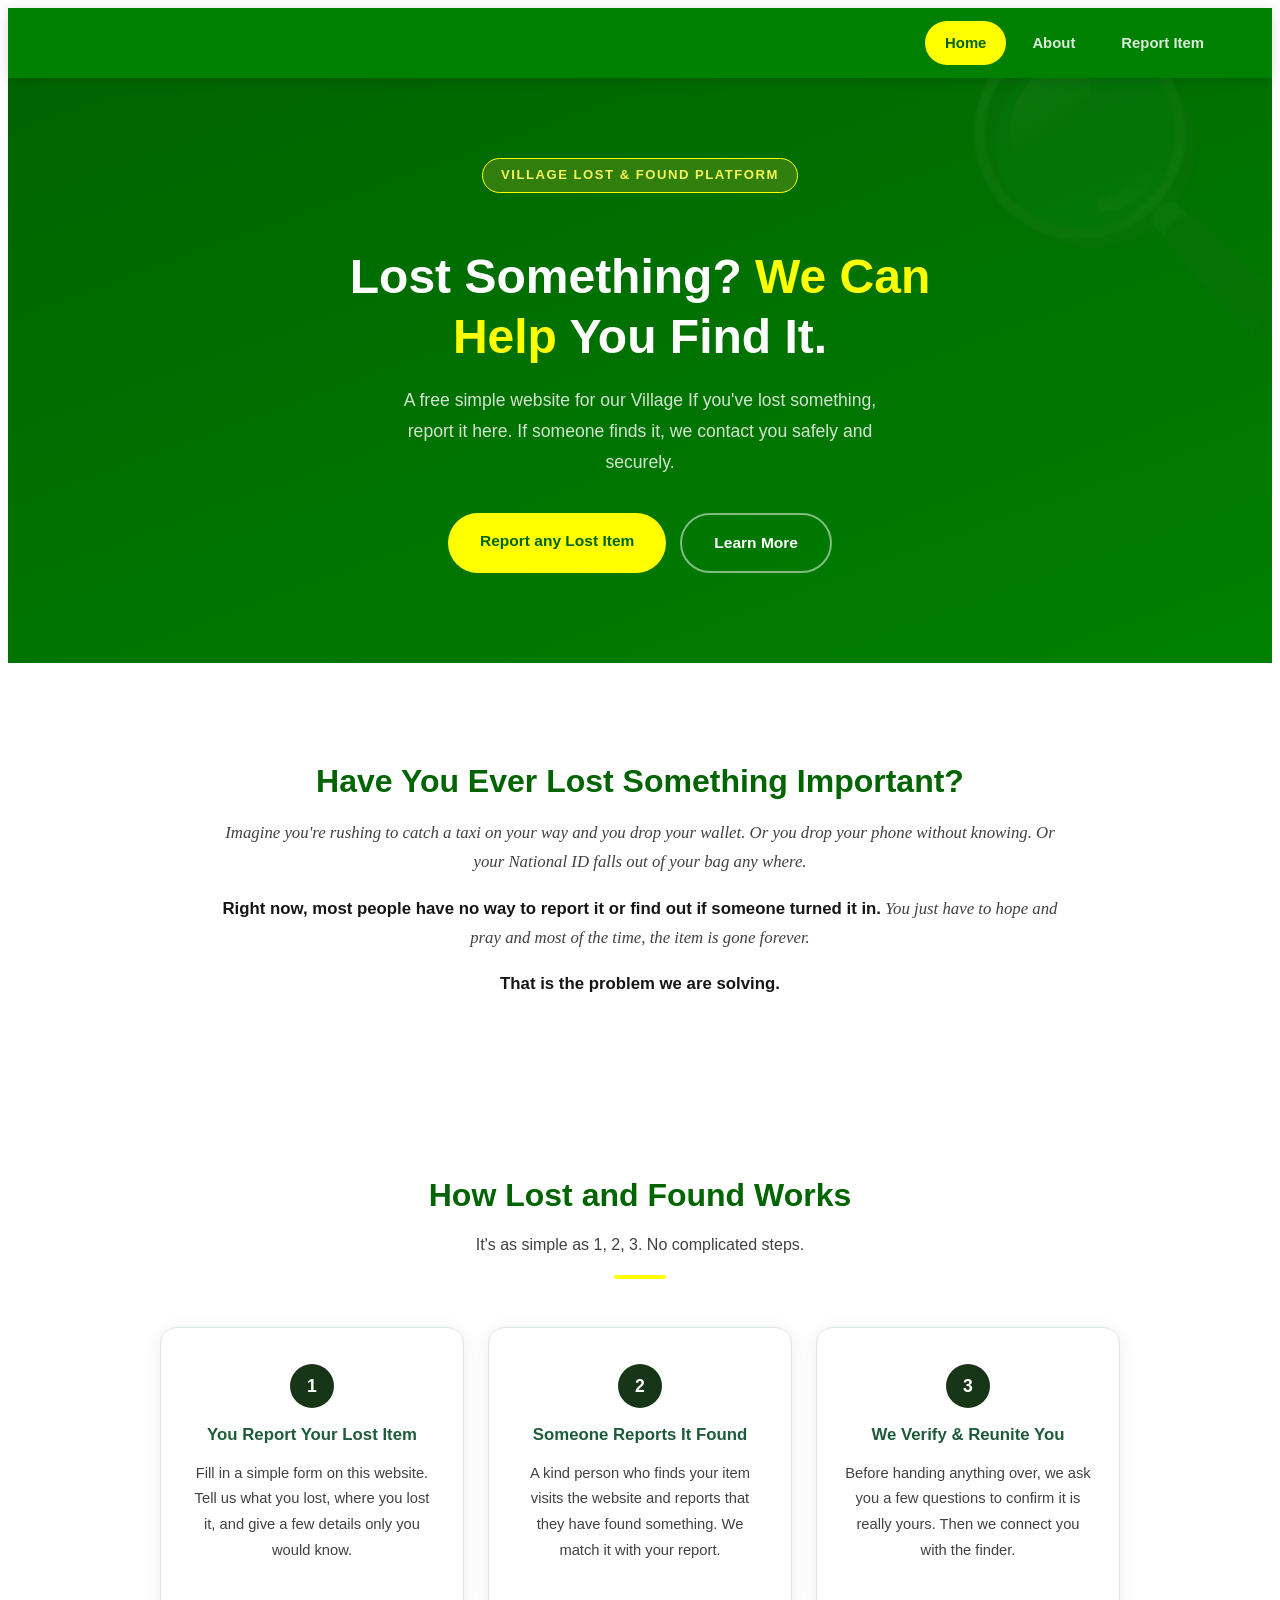
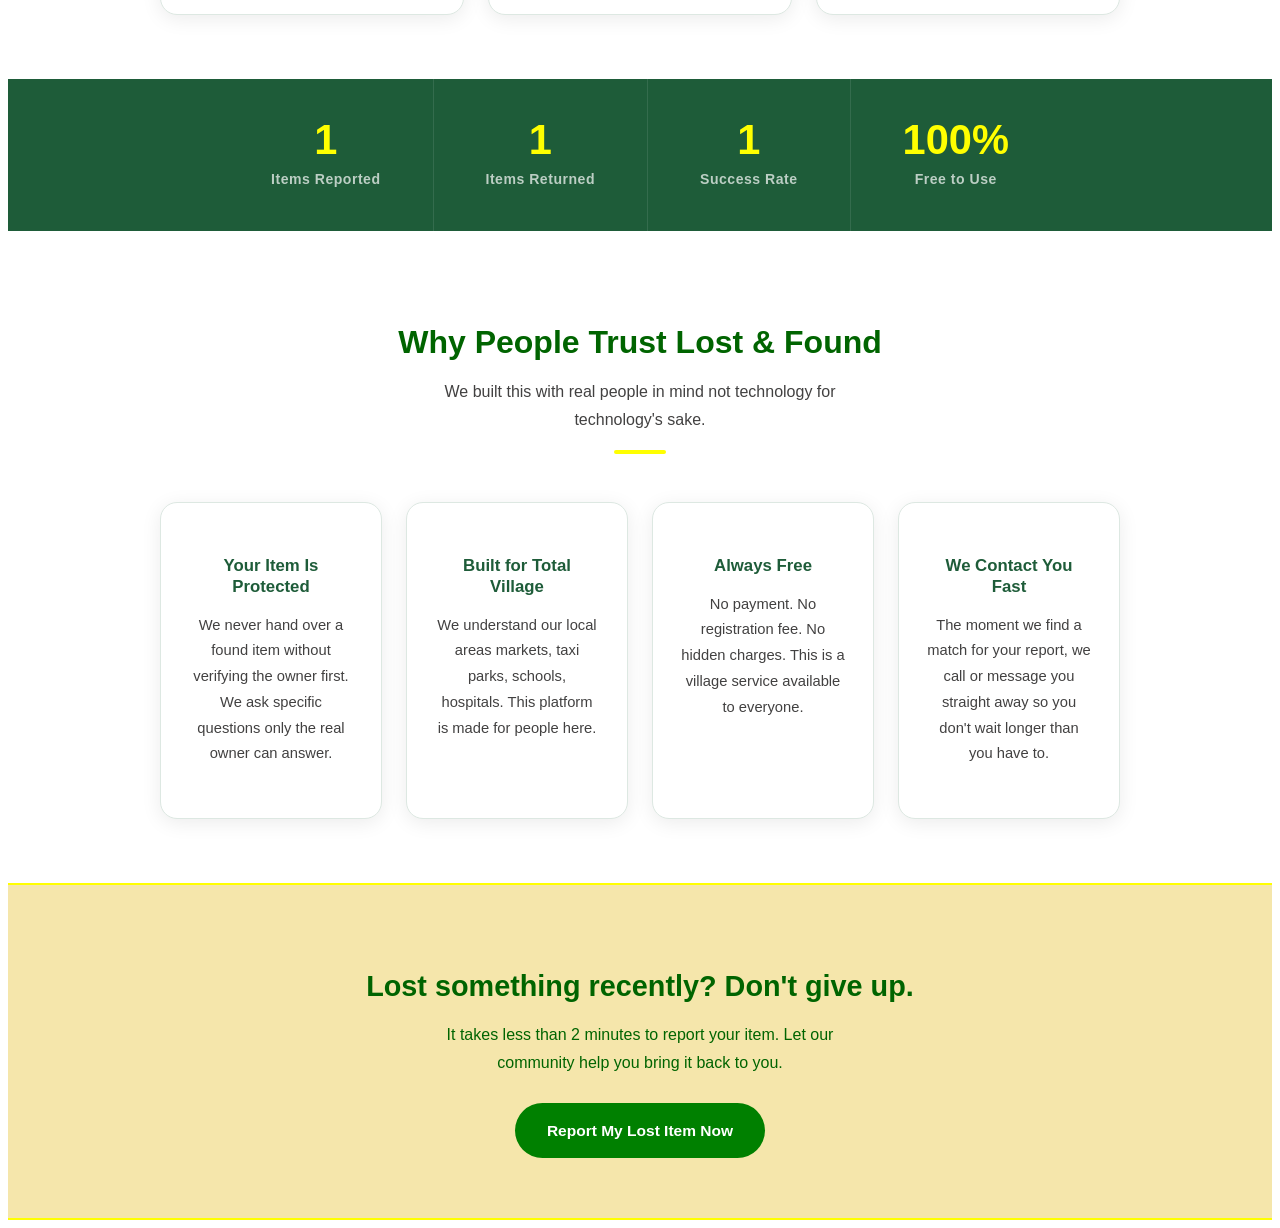
==== index.html @ dd387d87 "first commit" ====
<!DOCTYPE html>
<html lang="en">
<head>
  <meta charset="UTF-8" />
  <meta name="viewport" content="width=device-width, initial-scale=1.0"/>
  <title>Lost & Found Total village Mukono</title>
  <link rel="stylesheet" href="style.css" />
</head>
<body>
<style>
  
:root {
  --green:       #1dca65;   
  --green-dark:  #1e5c39; 
  --green-soft:  #e8f5ee; 
  --yellow:      #f8c220;
  --yellow-soft: #f5e6ab;   
  --white:       #ffffff;  
  --off-white:   #f9f7f3;   
  --text:        #161616;   
  --text-soft:   #424141;   
  --border:      #dde8e2;   
  --shadow:      0 4px 20px rgba(0,0,0,0.08); 
  --radius:      17px;
  --nav-height:  70px;
}

 ::before, ::after {
  box-sizing: border-box; 
  margin: 0;   
  padding: 0;
}

html {
  scroll-behavior: smooth;
}

body {
  font-family: 'Nunito', sans-serif;
  background: white;
  color: rgb(35, 48, 48);
  font-size: 16px; 
  line-height: 1.75;  
}

h1, h2, h3 { 
  line-height: 1.25; 
}

a { 
  text-decoration: none; 
  color: inherit; 
}

ul { 
  list-style: none; 
}

nav {
  background:green;
  height: var(--nav-height);
  display: flex;
  align-items: center;
  justify-content: space-between;
  padding: 0 48px; 
  position: sticky;
  top: 0;
  z-index: 100; 
  box-shadow: 0 2px 12px rgba(0,0,0,0.15);
}

.logo {
  display: flex;
  align-items: center;
  gap: 10px;
  font-size: 1.35rem;
  font-weight: 900;
  color: #fff;
  letter-spacing: -0.3px;
}

.logo-emoji { 
  font-size: 1.7rem; 
}

.logo em {
  color: yellow;
  font-style: normal;
}

.nav-menu {
  display: flex;
  gap: 6px;
}

.nav-menu a {
  color: rgba(255,255,255,0.85);
  font-weight: 700;
  font-size: 0.93rem;
  padding: 9px 20px;
  border-radius: 50px; 
  transition: background 0.2s, color 0.2s;
}

.nav-menu a:hover,
.nav-menu a.active {
  background: yellow;
  color: darkgreen;
}

.hero {
  background: linear-gradient(160deg, darkgreen 0%, green 100%);
  color: #fff;
  padding: 80px 48px 90px;
  text-align: center;
  position: relative;
  overflow: hidden;
}

.hero::before {
  content: '🔍';
  position: absolute;
  font-size: 18rem;
  opacity: 0.05;
  right: -40px;
  top: -40px;
  line-height: 1;
}

.hero-tag {
  display: inline-block;
  background: rgba(245,200,66,0.2);
  border: 1.5px solid yellow;
  color: rgb(245, 245, 89);
  font-size: 0.82rem;
  font-weight: 800;
  letter-spacing: 1.5px;
  text-transform: uppercase;
  padding: 5px 18px;
  border-radius: 50px;
  margin-bottom: 22px;
}

.hero h1 {
  font-size: 3rem;
  font-weight: 900;
  margin-bottom: 18px;
  max-width: 640px;
  margin-inline: auto;
  color: #fff;
}

.hero h1 em {
  color: yellow;
  font-style: normal;
}

.hero p {
  font-size: 1.1rem;
  color: rgba(255,255,255,0.82);
  max-width: 520px;
  margin: 0 auto 36px;
  font-weight: 400;
}

.hero-btns {
  display: flex;
  gap: 14px;
  justify-content: center;
  flex-wrap: wrap;
}

.btn {
  display: inline-block;
  padding: 14px 32px;
  border-radius: 50px;
  font-family: 'Nunito', sans-serif;
  font-weight: 800;
  font-size: 0.97rem;
  cursor: pointer;
  border: none;
  transition: transform 0.15s, box-shadow 0.15s;
}

.btn:hover {
  transform: translateY(-3px);
  box-shadow: 0 8px 20px rgba(0,0,0,0.15);
}

.btn-yellow  { 
  background: yellow; 
  color: darkgreen; 
}

.btn-white   { 
  background: #fff; 
  color: green; 
}

.btn-green   { 
  background:green; 
  color: #fff; 
}

.btn-outline {
  background: transparent;
  border: 2px solid rgba(255,255,255,0.5);
  color: #fff;
}

.btn-outline:hover {
  border-color: yellow;
  color: yellow;
  box-shadow: none;
}

.story {
  padding: 72px 48px;
  max-width: 860px;
  margin: 0 auto;
  text-align: center;
}

.story .emoji-big {
  font-size: 4rem;
  margin-bottom: 16px;
  display: block;
}

.story h2 {
  font-size: 2rem;
  font-weight: 900;
  color: darkgreen;
  margin-bottom: 16px;
}

.story p {
  font-size: 1.05rem;
  color: var(--text-soft);
  margin-bottom: 14px;
  font-family: 'Lora', serif;
  font-style: italic;
}

.story p b {
  color: var(--text);
  font-style: normal;
  font-family: 'Nunito', sans-serif;
}

.block {
  padding: 64px 48px;
}

.block-title {
  text-align: center;
  margin-bottom: 48px;
}

.block-title h2 {
  font-size: 2rem;
  font-weight: 900;
  color: darkgreen;
  margin-bottom: 8px;
}

.block-title p {
  color: var(--text-soft);
  font-size: 1rem;
  max-width: 480px;
  margin-inline: auto;
}

.underline {
  width: 52px;
  height: 4px;
  background: yellow;
  border-radius: 4px;
  margin: 12px auto 0;
}

.steps {
  display: grid;
  grid-template-columns: repeat(auto-fit,minmax(220px, 1fr));
  gap: 24px;
  max-width: 960px;
  margin: 0 auto;
}

.step-card {
  background: white;
  border: 1.5px solid var(--border);
  border-radius: var(--radius);
  padding: 36px 28px;
  text-align: center;
  box-shadow: var(--shadow);
  transition: transform 0.2s;
}

.step-card:hover { transform: translateY(-6px); }

.step-num {
  width: 44px;
  height: 44px;
  background: rgb(23, 54, 23);
  color: #fff;
  border-radius: 50%;
  font-weight: 900;
  font-size: 1.1rem;
  display: flex;
  align-items: center;
  justify-content: center;
  margin: 0 auto 14px;
}

.step-card .icon { 
  font-size: 2.4rem; 
  margin-bottom: 12px; 
}

.step-card h3 {
  font-size: 1.05rem;
  font-weight: 800;
  color: var(--green-dark);
  margin-bottom: 8px;
}

.step-card p { 
  font-size: 0.92rem; 
  color: var(--text-soft); 
}

.stats-band {
  background: var(--green-dark);
  display: flex;
  justify-content: center;
  flex-wrap: wrap;
}

.stat {
  padding: 40px 52px;
  text-align: center;
  border-right: 1px solid rgba(255,255,255,0.1);
}

.stat:last-child { 
  border-right: 
  none; 
}

.stat .big {
  font-size: 2.6rem;
  font-weight: 900;
  color: yellow;
  line-height: 1;
  margin-bottom: 6px;
}

.stat .label {
  color: rgba(255,255,255,0.7);
  font-size: 0.88rem;
  font-weight: 600;
  letter-spacing: 0.5px;
}

.cta-banner {
  background: var(--yellow-soft);
  border-top: 2px solid yellow;
  border-bottom: 2px solid yellow;
  padding: 60px 48px;
  text-align: center;
}

.cta-banner h2 {
  font-size: 1.8rem;
  font-weight: 900;
  color: darkgreen;
  margin-bottom: 10px;
}

.cta-banner p {
  color: darkgreen;
  margin-bottom: 26px;
  font-size: 1rem;
  max-width: 460px;
  margin-inline: auto;
}
</style>

  <nav>
    <div class="logo"></div>
    <div class="nav-menu">
      <a href="index.html" class="active">Home</a>
      <a href="about.html">About</a>
      <a href="contact.html">Report Item</a>
    </div>
  </nav>

  <div class="hero">
    <div class="hero-tag">Village Lost & Found Platform</div>
    <h1>Lost Something? <em>We Can Help</em> You Find It.</h1>
    <p>
      A free simple website for our Village If you've lost something, report it here.
      If someone finds it, we contact you safely and securely.
    </p>

    <div class="hero-btns">
      <a href="contact.html" class="btn btn-yellow">Report any Lost Item</a>
      <a href="about.html"   class="btn btn-outline">Learn More</a>
    </div>
  </div>

  <div class="story">
    <h2>Have You Ever Lost Something Important?</h2>
    <p>
      Imagine you're rushing to catch a taxi on your way and you drop your wallet. 
      Or you drop your phone without knowing. 
      Or your National ID falls out of your bag any where.
    </p>
    <p>
      <b>Right now, most people have no way to report it or find out if someone turned it in.</b>
      You just have to hope and pray and most of the time, the item is gone forever.
    </p>
    <p>
      <b>That is the problem we are solving.</b>
    </p>
  </div>

  <div class="block bg-soft">
    <div class="block-title">
      <h2>How Lost and Found Works</h2>
      <p>It's as simple as 1, 2, 3. No complicated steps.</p>
      <div class="underline"></div>
    </div>

    <div class="steps">
      <div class="step-card">
        <div class="step-num">1</div>
        <h3>You Report Your Lost Item</h3>
        <p>
          Fill in a simple form on this website. Tell us what you lost, 
          where you lost it, and give a few details only you would know.
        </p>
      </div>

      <div class="step-card">
        <div class="step-num">2</div>
        <h3>Someone Reports It Found</h3>
        <p>
          A kind person who finds your item visits the website and 
          reports that they have found something. We match it with your report.
        </p>
      </div>

      <div class="step-card">
        <div class="step-num">3</div>
        <h3>We Verify & Reunite You</h3>
        <p>
          Before handing anything over, we ask you a few questions to confirm 
          it is really yours. Then we connect you with the finder.
        </p>
      </div>
    </div>
  </div>

  <div class="stats-band">
    <div class="stat">
      <div class="big">1</div>
      <div class="label">Items Reported</div>
    </div>
    <div class="stat">
      <div class="big">1</div>
      <div class="label">Items Returned</div>
    </div>
    <div class="stat">
      <div class="big">1</div>
      <div class="label">Success Rate</div>
    </div>
    <div class="stat">
      <div class="big">100%</div>
      <div class="label">Free to Use</div>
    </div>
  </div>

  <div class="block">
    <div class="block-title">
      <h2>Why People Trust Lost & Found</h2>
      <p>We built this with real people in mind not technology for technology's sake.</p>
      <div class="underline"></div>
    </div>

    <div class="steps">
      <div class="step-card">
        <h3>Your Item Is Protected</h3>
        <p>
          We never hand over a found item without verifying the owner first. 
          We ask specific questions only the real owner can answer.
        </p>
      </div>
      <div class="step-card">
        <h3>Built for Total Village</h3>
        <p>
          We understand our local areas markets, taxi parks, schools, hospitals. 
          This platform is made for people here.
        </p>
      </div>
      <div class="step-card">
        <h3>Always Free</h3>
        <p>
          No payment. No registration fee. No hidden charges. 
          This is a village service available to everyone.
        </p>
      </div>
      <div class="step-card">
        <h3>We Contact You Fast</h3>
        <p>
          The moment we find a match for your report, we call or message you 
          straight away so you don't wait longer than you have to.
        </p>
      </div>
    </div>
  </div>

  <div class="cta-banner">
    <h2>Lost something recently? Don't give up.</h2>
    <p>
      It takes less than 2 minutes to report your item. 
      Let our community help you bring it back to you.
    </p>
    <a href="contact.html" class="btn btn-green">Report My Lost Item Now </a>
  </div>

</body>
</html>
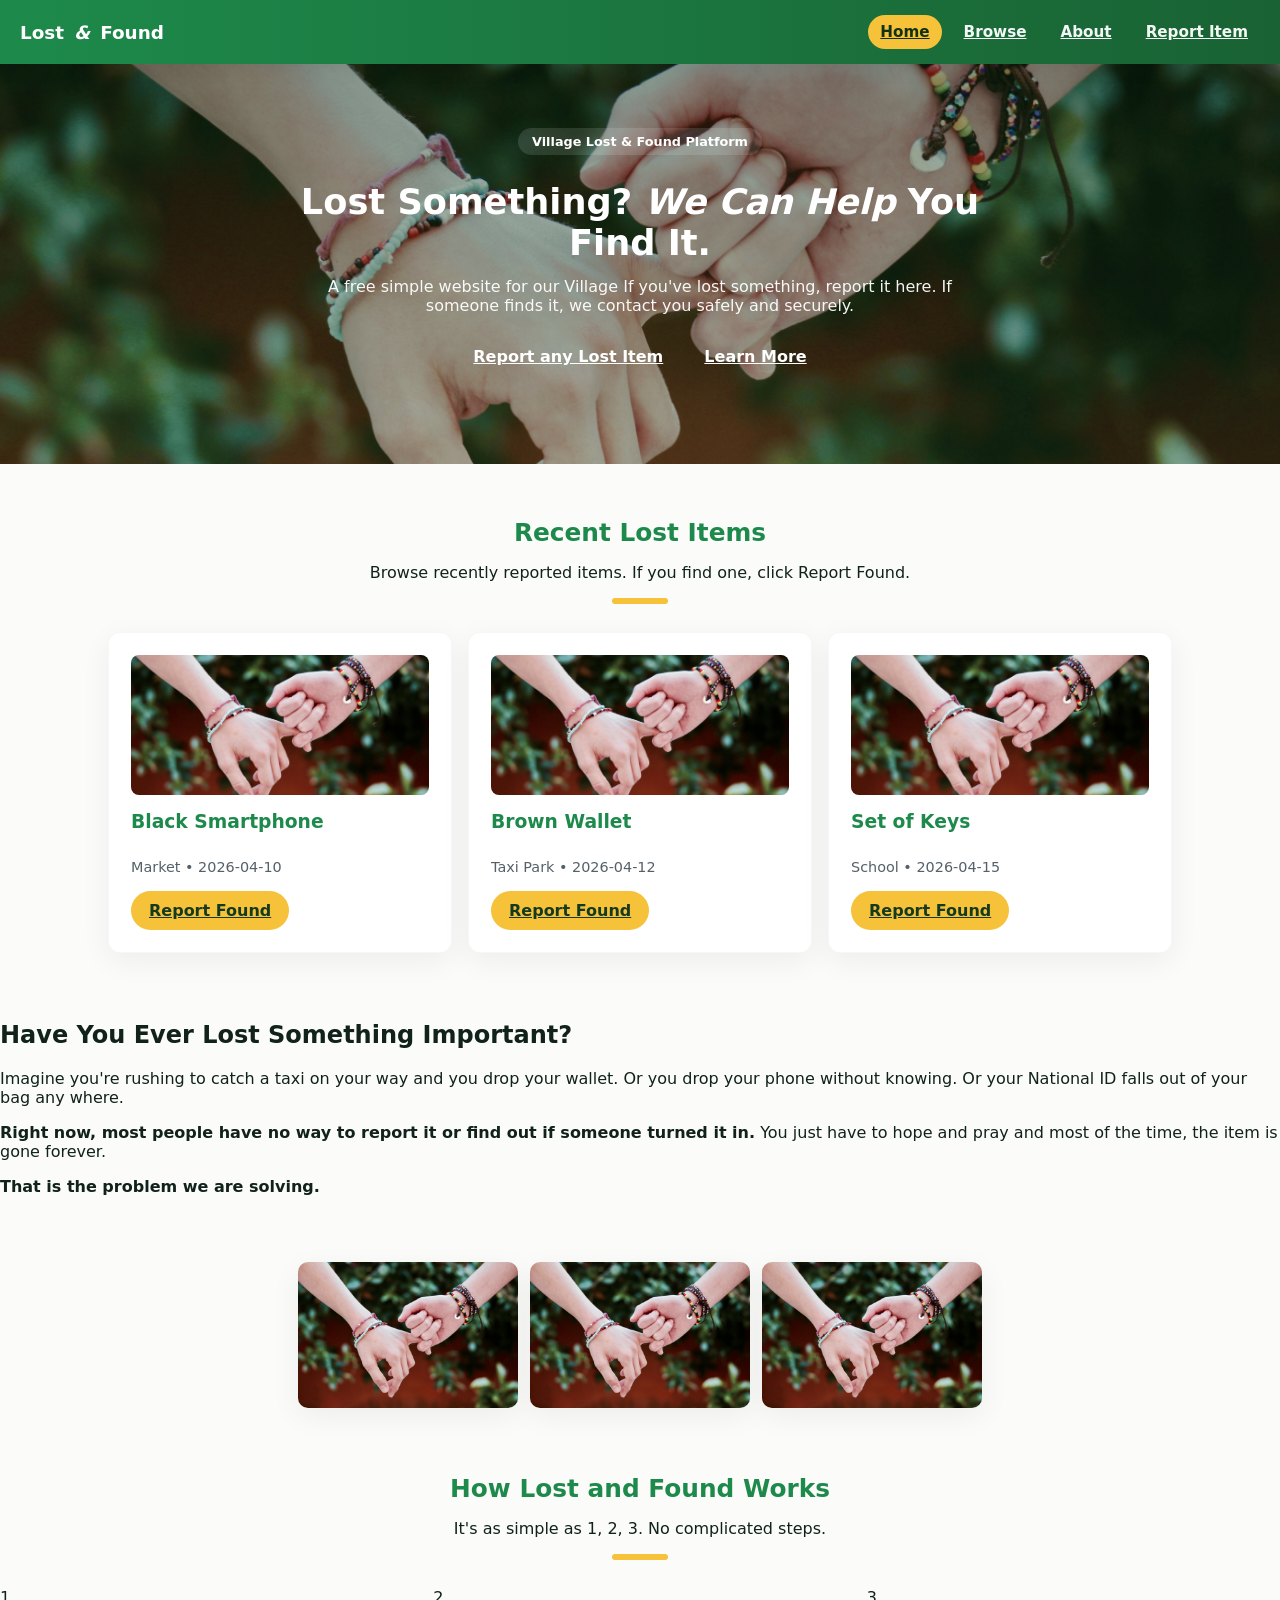
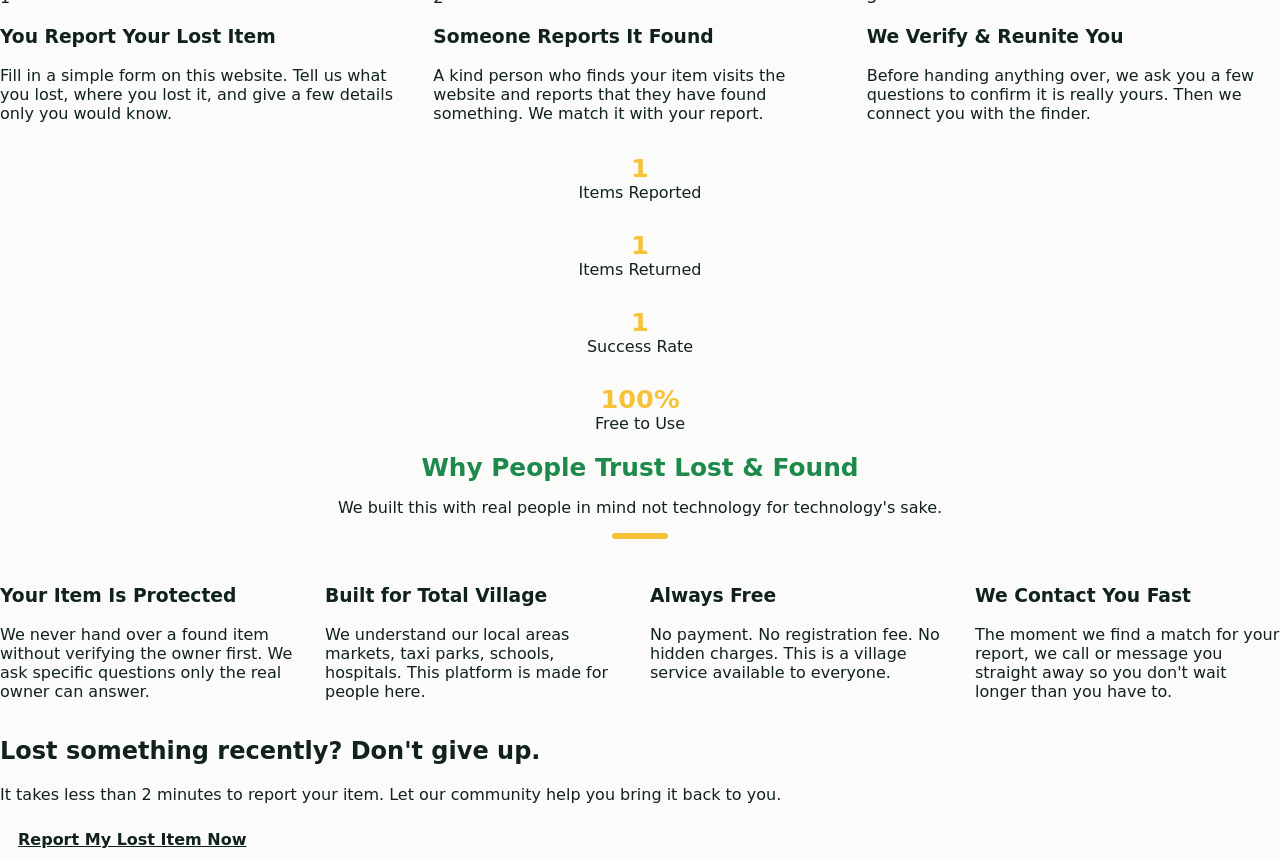
==== commit 7e402f77: "modified the  ui/ux" ====
--- a/index.html
+++ b/index.html
@@ -7,390 +7,13 @@
   <link rel="stylesheet" href="style.css" />
 </head>
 <body>
-<style>
-  
-:root {
-  --green:       #1dca65;   
-  --green-dark:  #1e5c39; 
-  --green-soft:  #e8f5ee; 
-  --yellow:      #f8c220;
-  --yellow-soft: #f5e6ab;   
-  --white:       #ffffff;  
-  --off-white:   #f9f7f3;   
-  --text:        #161616;   
-  --text-soft:   #424141;   
-  --border:      #dde8e2;   
-  --shadow:      0 4px 20px rgba(0,0,0,0.08); 
-  --radius:      17px;
-  --nav-height:  70px;
-}
-
- ::before, ::after {
-  box-sizing: border-box; 
-  margin: 0;   
-  padding: 0;
-}
-
-html {
-  scroll-behavior: smooth;
-}
-
-body {
-  font-family: 'Nunito', sans-serif;
-  background: white;
-  color: rgb(35, 48, 48);
-  font-size: 16px; 
-  line-height: 1.75;  
-}
-
-h1, h2, h3 { 
-  line-height: 1.25; 
-}
-
-a { 
-  text-decoration: none; 
-  color: inherit; 
-}
-
-ul { 
-  list-style: none; 
-}
-
-nav {
-  background:green;
-  height: var(--nav-height);
-  display: flex;
-  align-items: center;
-  justify-content: space-between;
-  padding: 0 48px; 
-  position: sticky;
-  top: 0;
-  z-index: 100; 
-  box-shadow: 0 2px 12px rgba(0,0,0,0.15);
-}
-
-.logo {
-  display: flex;
-  align-items: center;
-  gap: 10px;
-  font-size: 1.35rem;
-  font-weight: 900;
-  color: #fff;
-  letter-spacing: -0.3px;
-}
-
-.logo-emoji { 
-  font-size: 1.7rem; 
-}
-
-.logo em {
-  color: yellow;
-  font-style: normal;
-}
-
-.nav-menu {
-  display: flex;
-  gap: 6px;
-}
-
-.nav-menu a {
-  color: rgba(255,255,255,0.85);
-  font-weight: 700;
-  font-size: 0.93rem;
-  padding: 9px 20px;
-  border-radius: 50px; 
-  transition: background 0.2s, color 0.2s;
-}
-
-.nav-menu a:hover,
-.nav-menu a.active {
-  background: yellow;
-  color: darkgreen;
-}
-
-.hero {
-  background: linear-gradient(160deg, darkgreen 0%, green 100%);
-  color: #fff;
-  padding: 80px 48px 90px;
-  text-align: center;
-  position: relative;
-  overflow: hidden;
-}
-
-.hero::before {
-  content: '🔍';
-  position: absolute;
-  font-size: 18rem;
-  opacity: 0.05;
-  right: -40px;
-  top: -40px;
-  line-height: 1;
-}
-
-.hero-tag {
-  display: inline-block;
-  background: rgba(245,200,66,0.2);
-  border: 1.5px solid yellow;
-  color: rgb(245, 245, 89);
-  font-size: 0.82rem;
-  font-weight: 800;
-  letter-spacing: 1.5px;
-  text-transform: uppercase;
-  padding: 5px 18px;
-  border-radius: 50px;
-  margin-bottom: 22px;
-}
-
-.hero h1 {
-  font-size: 3rem;
-  font-weight: 900;
-  margin-bottom: 18px;
-  max-width: 640px;
-  margin-inline: auto;
-  color: #fff;
-}
-
-.hero h1 em {
-  color: yellow;
-  font-style: normal;
-}
-
-.hero p {
-  font-size: 1.1rem;
-  color: rgba(255,255,255,0.82);
-  max-width: 520px;
-  margin: 0 auto 36px;
-  font-weight: 400;
-}
-
-.hero-btns {
-  display: flex;
-  gap: 14px;
-  justify-content: center;
-  flex-wrap: wrap;
-}
-
-.btn {
-  display: inline-block;
-  padding: 14px 32px;
-  border-radius: 50px;
-  font-family: 'Nunito', sans-serif;
-  font-weight: 800;
-  font-size: 0.97rem;
-  cursor: pointer;
-  border: none;
-  transition: transform 0.15s, box-shadow 0.15s;
-}
-
-.btn:hover {
-  transform: translateY(-3px);
-  box-shadow: 0 8px 20px rgba(0,0,0,0.15);
-}
-
-.btn-yellow  { 
-  background: yellow; 
-  color: darkgreen; 
-}
-
-.btn-white   { 
-  background: #fff; 
-  color: green; 
-}
-
-.btn-green   { 
-  background:green; 
-  color: #fff; 
-}
-
-.btn-outline {
-  background: transparent;
-  border: 2px solid rgba(255,255,255,0.5);
-  color: #fff;
-}
-
-.btn-outline:hover {
-  border-color: yellow;
-  color: yellow;
-  box-shadow: none;
-}
-
-.story {
-  padding: 72px 48px;
-  max-width: 860px;
-  margin: 0 auto;
-  text-align: center;
-}
-
-.story .emoji-big {
-  font-size: 4rem;
-  margin-bottom: 16px;
-  display: block;
-}
-
-.story h2 {
-  font-size: 2rem;
-  font-weight: 900;
-  color: darkgreen;
-  margin-bottom: 16px;
-}
-
-.story p {
-  font-size: 1.05rem;
-  color: var(--text-soft);
-  margin-bottom: 14px;
-  font-family: 'Lora', serif;
-  font-style: italic;
-}
-
-.story p b {
-  color: var(--text);
-  font-style: normal;
-  font-family: 'Nunito', sans-serif;
-}
-
-.block {
-  padding: 64px 48px;
-}
-
-.block-title {
-  text-align: center;
-  margin-bottom: 48px;
-}
-
-.block-title h2 {
-  font-size: 2rem;
-  font-weight: 900;
-  color: darkgreen;
-  margin-bottom: 8px;
-}
-
-.block-title p {
-  color: var(--text-soft);
-  font-size: 1rem;
-  max-width: 480px;
-  margin-inline: auto;
-}
-
-.underline {
-  width: 52px;
-  height: 4px;
-  background: yellow;
-  border-radius: 4px;
-  margin: 12px auto 0;
-}
-
-.steps {
-  display: grid;
-  grid-template-columns: repeat(auto-fit,minmax(220px, 1fr));
-  gap: 24px;
-  max-width: 960px;
-  margin: 0 auto;
-}
-
-.step-card {
-  background: white;
-  border: 1.5px solid var(--border);
-  border-radius: var(--radius);
-  padding: 36px 28px;
-  text-align: center;
-  box-shadow: var(--shadow);
-  transition: transform 0.2s;
-}
-
-.step-card:hover { transform: translateY(-6px); }
-
-.step-num {
-  width: 44px;
-  height: 44px;
-  background: rgb(23, 54, 23);
-  color: #fff;
-  border-radius: 50%;
-  font-weight: 900;
-  font-size: 1.1rem;
-  display: flex;
-  align-items: center;
-  justify-content: center;
-  margin: 0 auto 14px;
-}
-
-.step-card .icon { 
-  font-size: 2.4rem; 
-  margin-bottom: 12px; 
-}
-
-.step-card h3 {
-  font-size: 1.05rem;
-  font-weight: 800;
-  color: var(--green-dark);
-  margin-bottom: 8px;
-}
-
-.step-card p { 
-  font-size: 0.92rem; 
-  color: var(--text-soft); 
-}
-
-.stats-band {
-  background: var(--green-dark);
-  display: flex;
-  justify-content: center;
-  flex-wrap: wrap;
-}
-
-.stat {
-  padding: 40px 52px;
-  text-align: center;
-  border-right: 1px solid rgba(255,255,255,0.1);
-}
-
-.stat:last-child { 
-  border-right: 
-  none; 
-}
-
-.stat .big {
-  font-size: 2.6rem;
-  font-weight: 900;
-  color: yellow;
-  line-height: 1;
-  margin-bottom: 6px;
-}
-
-.stat .label {
-  color: rgba(255,255,255,0.7);
-  font-size: 0.88rem;
-  font-weight: 600;
-  letter-spacing: 0.5px;
-}
-
-.cta-banner {
-  background: var(--yellow-soft);
-  border-top: 2px solid yellow;
-  border-bottom: 2px solid yellow;
-  padding: 60px 48px;
-  text-align: center;
-}
-
-.cta-banner h2 {
-  font-size: 1.8rem;
-  font-weight: 900;
-  color: darkgreen;
-  margin-bottom: 10px;
-}
-
-.cta-banner p {
-  color: darkgreen;
-  margin-bottom: 26px;
-  font-size: 1rem;
-  max-width: 460px;
-  margin-inline: auto;
-}
-</style>
+<!-- styles moved to style.css -->
 
   <nav>
-    <div class="logo"></div>
+    <div class="logo">Lost<em>&</em>Found</div><button class="menu-toggle" aria-label="Menu">☰</button>
     <div class="nav-menu">
       <a href="index.html" class="active">Home</a>
+      <a href="index.html#lost-items">Browse</a>
       <a href="about.html">About</a>
       <a href="contact.html">Report Item</a>
     </div>
@@ -410,6 +33,35 @@
     </div>
   </div>
 
+  <div id="lost-items" class="container block">
+    <div class="block-title">
+      <h2>Recent Lost Items</h2>
+      <p>Browse recently reported items. If you find one, click Report Found.</p>
+      <div class="underline"></div>
+    </div>
+
+    <div class="lost-grid">
+      <div class="lost-card card">
+        <img src="pexels-pixabay-371285.jpg" alt="Black smartphone" class="lost-img">
+        <h3>Black Smartphone</h3>
+        <div class="lost-meta">Market • 2026-04-10</div>
+        <a href="contact.html" class="btn btn--primary">Report Found</a>
+      </div>
+      <div class="lost-card card">
+        <img src="pexels-pixabay-371285.jpg" alt="Brown Wallet" class="lost-img">
+        <h3>Brown Wallet</h3>
+        <div class="lost-meta">Taxi Park • 2026-04-12</div>
+        <a href="contact.html" class="btn btn--primary">Report Found</a>
+      </div>
+      <div class="lost-card card">
+        <img src="pexels-pixabay-371285.jpg" alt="Keys on floor" class="lost-img">
+        <h3>Set of Keys</h3>
+        <div class="lost-meta">School • 2026-04-15</div>
+        <a href="contact.html" class="btn btn--primary">Report Found</a>
+      </div>
+    </div>
+  </div>
+
   <div class="story">
     <h2>Have You Ever Lost Something Important?</h2>
     <p>
@@ -424,6 +76,12 @@
     <p>
       <b>That is the problem we are solving.</b>
     </p>
+  </div>
+
+  <div class="image-row container">
+    <img src="pexels-pixabay-371285.jpg" alt="community" class="thumb">
+    <img src="pexels-pixabay-371285.jpg" alt="people" class="thumb">
+    <img src="pexels-pixabay-371285.jpg" alt="help" class="thumb">
   </div>
 
   <div class="block bg-soft">
@@ -530,5 +188,6 @@
     <a href="contact.html" class="btn btn-green">Report My Lost Item Now </a>
   </div>
 
+  <script src="script.js"></script>
 </body>
 </html>
--- a/style.css
+++ b/style.css
@@ -0,0 +1,124 @@
+/* Simple, beginner-friendly stylesheet for Lost & Found
+   - Uses CSS variables for easy color tweaks
+   - Responsive layout with a readable type scale
+   - Hero uses the provided local image (pexels-pixabay-371285.jpg)
+*/
+:root{
+  --bg: #fbfbfa;
+  --card: #ffffff;
+  --accent: #1d8a4b; /* friendly green */
+  --accent-2: #f6c23a; /* warm yellow */
+  --muted: #556169;
+  --radius: 12px;
+  --shadow: 0 8px 30px rgba(20,30,20,0.06);
+  --nav-h: 64px;
+}
+*{box-sizing:border-box}
+html,body{height:100%;margin:0;font-family:Inter, system-ui, -apple-system, 'Segoe UI', Roboto, 'Helvetica Neue', Arial; background:var(--bg);color:#10221b}
+a{color:inherit}
+nav{
+  height:var(--nav-h);display:flex;align-items:center;justify-content:space-between;padding:0 20px;background:linear-gradient(90deg,var(--accent),#196233);color:#fff;position:sticky;top:0;z-index:40;box-shadow:0 4px 18px rgba(0,0,0,0.08)
+}
+.logo{font-weight:800;font-size:1.15rem;display:flex;gap:10px;align-items:center}
+.nav-menu{display:flex;gap:8px}
+.nav-menu a{padding:8px 14px;border-radius:999px;font-weight:700;color:rgba(255,255,255,0.92)}
+.nav-menu a.active, .nav-menu a:hover{background:var(--accent-2);color:#133214}
+
+/* Mobile menu button */
+.menu-toggle{display:none;background:transparent;border:1px solid rgba(255,255,255,0.07);padding:6px 10px;border-radius:8px;color:#fff}
+
+.hero{
+  background-image:linear-gradient(rgba(14,46,22,0.45),rgba(34,80,39,0.35)), url('pexels-pixabay-371285.jpg');
+  background-size:cover;background-position:center;padding:64px 18px 88px;color:#fff;text-align:center
+}
+.hero .hero-tag{display:inline-block;background:rgba(255,255,255,0.12);padding:6px 14px;border-radius:999px;font-weight:800;font-size:0.8rem;margin-bottom:18px}
+.hero h1{font-size:2.2rem;margin:8px auto;max-width:760px}
+.hero p{opacity:0.95;margin:14px auto 22px;max-width:640px}
+.hero .hero-cta{display:flex;gap:12px;justify-content:center;flex-wrap:wrap}
+.btn{display:inline-block;padding:10px 18px;border-radius:999px;font-weight:800;cursor:pointer;border:none}
+.btn--primary{background:var(--accent-2);color:#163a1f}
+.btn--ghost{background:rgba(255,255,255,0.92);color:var(--accent)}
+
+.container{max-width:1100px;margin:0 auto;padding:48px 18px}
+.block-title{text-align:center;margin-bottom:28px}
+.block-title h2{color:var(--accent);font-size:1.55rem;margin:6px 0}
+.underline{width:56px;height:6px;background:var(--accent-2);border-radius:6px;margin:10px auto 0}
+
+.steps{display:grid;grid-template-columns:repeat(auto-fit,minmax(220px,1fr));gap:20px}
+.card{background:var(--card);border-radius:var(--radius);padding:22px;box-shadow:var(--shadow);border:1px solid rgba(10,10,10,0.03)}
+.card h3{color:var(--accent);margin-top:8px}
+.card p{color:var(--muted);line-height:1.5}
+
+.stats{display:flex;gap:12px;justify-content:center;flex-wrap:wrap;background:linear-gradient(90deg,var(--accent),#1a5c36);color:#fff;padding:18px;border-radius:10px}
+.stat{flex:1 1 140px;text-align:center;padding:14px}
+.stat .big{font-weight:900;font-size:1.6rem;color:var(--accent-2)}
+
+/* Form styles */
+.form-wrap{max-width:760px;margin:18px auto;background:var(--card);padding:22px;border-radius:12px;box-shadow:var(--shadow)}
+.input,textarea,select{width:100%;padding:10px 12px;border-radius:8px;border:1px solid rgba(15,40,25,0.08);font-size:1rem}
+.form-row{display:grid;grid-template-columns:1fr 1fr;gap:12px}
+.fg{margin-bottom:12px}
+.hint{font-size:0.9rem;color:var(--muted)}
+.submit-btn{background:var(--accent);color:#fff;padding:10px 14px;border-radius:10px;border:none;font-weight:800;cursor:pointer}
+.submit-btn:hover{background:#124726}
+
+/* Contact cards */
+.contact-cards{display:flex;gap:12px;flex-wrap:wrap;justify-content:center}
+.c-card{background:var(--card);padding:16px;border-radius:10px;min-width:170px;box-shadow:var(--shadow);text-align:center}
+.c-card .lbl{font-weight:700;color:var(--muted);font-size:0.85rem}
+.c-card .val{font-weight:800;color:#0b2d17}
+
+/* Simple responsive helpers */
+@media (max-width:720px){
+  .form-row{grid-template-columns:1fr}
+  .nav-menu{display:none}
+  .menu-toggle{display:inline-block}
+  .hero h1{font-size:1.6rem}
+}
+
+/* Added beginner-friendly utility styles for uniform colors and images */
+.highlight{color:var(--accent-2);font-weight:900}
+.optional{font-weight:400;color:#7aa07a}
+.notice-paragraph{max-width:660px;margin:24px auto;padding:12px 16px;border-radius:10px;background:rgba(244,238,200,0.25);color:var(--muted)}
+.check-item{font-size:1rem;color:var(--muted)}
+.check-item--blue{color:#2b6fd1}
+.check-item--teal{color:#2aa7c7}
+.avatar{width:54px;height:54px;border-radius:50%;display:flex;align-items:center;justify-content:center;color:#fff;font-weight:800}
+.avatar--sky{background:#52d3fa}
+.avatar--green{background:#2c6e49}
+.avatar--brown{background:#5a3e2b}
+.image-row{display:flex;gap:12px;justify-content:center;margin:18px auto}
+.thumb{width:32%;max-width:220px;border-radius:10px;object-fit:cover;box-shadow:var(--shadow)}
+
+/* Lost items grid */
+.lost-grid{display:grid;grid-template-columns:repeat(auto-fit,minmax(220px,1fr));gap:16px;margin-top:18px}
+.lost-card{display:flex;flex-direction:column;gap:8px;align-items:start}
+.lost-img{width:100%;height:140px;object-fit:cover;border-radius:8px}
+.lost-meta{color:var(--muted);font-size:0.9rem;margin-bottom:8px}
+
+/* About/contact page specifics and tweaks */
+.page-header{background:linear-gradient(160deg,var(--accent),#196233);color:#fff;padding:56px 18px;text-align:center;border-radius:8px}
+.page-header h1{font-size:1.9rem;color:var(--accent-2);margin:6px 0}
+.page-header p{max-width:720px;margin:0 auto;color:rgba(255,255,255,0.95)}
+.problem-box{background:rgba(29,138,75,0.06);padding:20px;border-radius:10px;color:var(--muted)}
+.white-box{background:var(--card);padding:18px;border-radius:10px;box-shadow:var(--shadow)}
+.team-row{gap:16px}
+.team-card{background:var(--card);padding:18px;border-radius:10px;box-shadow:var(--shadow);min-width:160px}
+.nav-menu a{font-size:0.95rem;padding:8px 12px}
+.logo{font-size:1.15rem}
+@media (max-width:720px){
+  .thumb{width:48%}
+  .lost-img{height:120px}
+}
+
+/* Higher-specificity overrides to ensure uniform look across pages */
+nav{background:linear-gradient(90deg,var(--accent),#196233) !important;height:var(--nav-h) !important;padding:0 20px !important}
+nav .logo{font-weight:900;color:#fff}
+.nav-menu{gap:10px}
+.nav-menu a{background:transparent !important;border-radius:999px !important;color:rgba(255,255,255,0.95) !important}
+.nav-menu a.active,.nav-menu a:hover{background:var(--accent-2) !important;color:#133214 !important}
+.page-header{border-radius:6px}
+.form-bg{background:transparent !important;padding:0 !important}
+.bg-soft{background:transparent !important}
+.notice-paragraph{border-left:4px solid var(--accent-2) !important}
+
